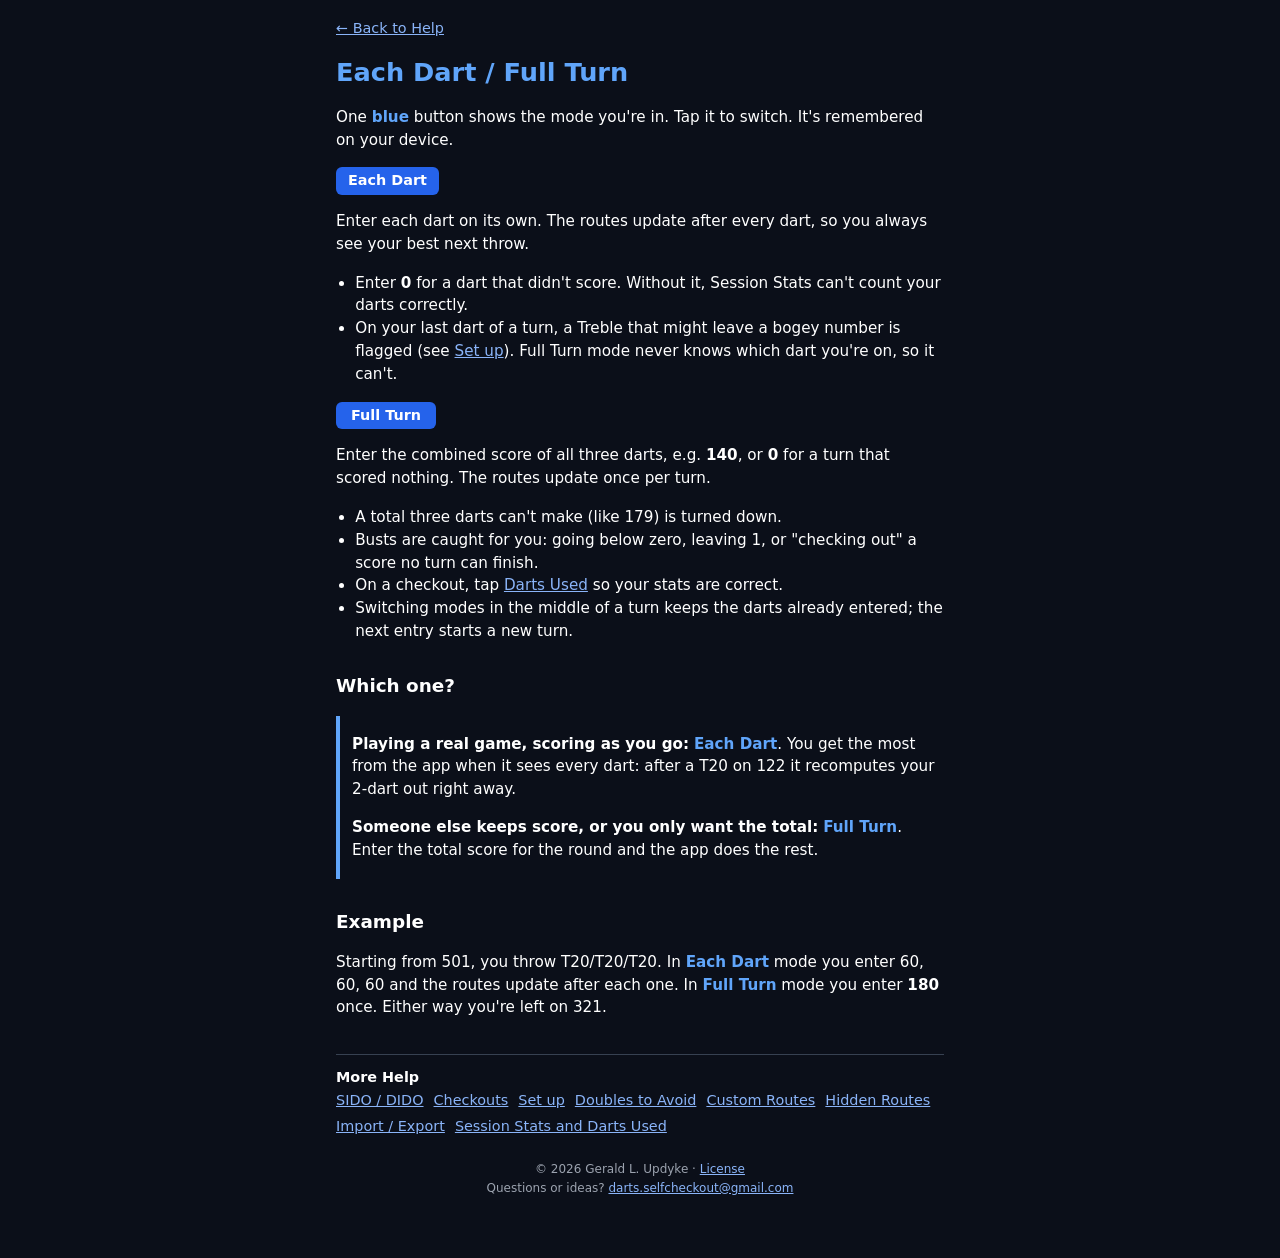
==== help/each-dart-full-turn.html @ ddca145a "Deploy 2026-10-21 16:39" ====
<!doctype html>
<html lang="en">
<head>
<meta charset="utf-8">
<meta name="viewport" content="width=device-width, initial-scale=1">
<title>Each Dart / Full Turn · Self Checkout Help</title>
<link rel="stylesheet" href="help.css">
<script src="help.js"></script>
</head>
<body>
<main>
<a class="back" href="../?help">← Back to Help</a>
<h1>Each Dart / Full Turn</h1>

<p>One <span class="blue">blue</span> button shows the mode you're in. Tap it to switch. It's remembered on your device.</p>
<p><span class="btn" style="min-width:100px">Each Dart</span></p>
<p>Enter each dart on its own. The routes update after every dart, so you always see your best next throw.</p>
<ul>
<li>Enter <strong>0</strong> for a dart that didn't score. Without it, Session Stats can't count your darts correctly.</li>
<li>On your last dart of a turn, a Treble that might leave a bogey number is flagged (see <a href="set-up.html">Set up</a>). Full Turn mode never knows which dart you're on, so it can't.</li>
</ul>
<p><span class="btn" style="min-width:100px">Full Turn</span></p>
<p>Enter the combined score of all three darts, e.g. <strong>140</strong>, or <strong>0</strong> for a turn that scored nothing. The routes update once per turn.</p>
<ul>
<li>A total three darts can't make (like 179) is turned down.</li>
<li>Busts are caught for you: going below zero, leaving 1, or "checking out" a score no turn can finish.</li>
<li>On a checkout, tap <a href="session-stats.html#darts-used">Darts Used</a> so your stats are correct.</li>
<li>Switching modes in the middle of a turn keeps the darts already entered; the next entry starts a new turn.</li>
</ul>
<h2>Which one?</h2>
<div class="why"><p><strong>Playing a real game, scoring as you go:</strong> <span class="blue">Each Dart</span>. You get the most from the app when it sees every dart: after a T20 on 122 it recomputes your 2-dart out right away.</p>
<p><strong>Someone else keeps score, or you only want the total:</strong> <span class="blue">Full Turn</span>. Enter the total score for the round and the app does the rest.</p></div>
<h2>Example</h2>
<p>Starting from 501, you throw T20/T20/T20. In <span class="blue">Each Dart</span> mode you enter 60, 60, 60 and the routes update after each one. In <span class="blue">Full Turn</span> mode you enter <strong>180</strong> once. Either way you're left on 321.</p>

<div class="more"><strong>More Help</strong><br><a href="sido-dido.html">SIDO / DIDO</a><a href="checkouts.html">Checkouts</a><a href="set-up.html">Set up</a><a href="doubles-to-avoid.html">Doubles to Avoid</a><a href="custom-routes.html">Custom Routes</a><a href="hidden-routes.html">Hidden Routes</a><a href="import-export.html">Import / Export</a><a href="session-stats.html">Session Stats and Darts Used</a></div>
<p class="foot">© 2026 Gerald L. Updyke · <a href="license.txt">License</a><br>Questions or ideas? <a href="mailto:darts.selfcheckout@gmail.com">darts.selfcheckout@gmail.com</a></p>
</main>
</body>
</html>
---- help/help.css ----
/* Self Checkout's Help detail pages: static, one stylesheet. Same blues and amber as the app. */
:root { --bg:#fff; --fg:#111827; --muted:#6b7280; --blue:#2563eb; --link:#1a5fb4; --amber:#d97706; --line:#d1d5db; --box:#f3f4f6; --btn:#2563eb; }
:root.dark { --bg:#0b0f19; --fg:#fff; --muted:#9ca3af; --blue:#60a5fa; --link:#8ab4f8; --amber:#fbbf24; --line:#374151; --box:#161c2b; --btn:#2563eb; }
* { box-sizing:border-box; }
body { margin:0; background:var(--bg); color:var(--fg); font:16px/1.5 system-ui,-apple-system,"Segoe UI",Roboto,sans-serif; }
main { max-width:40rem; margin:0 auto; padding:16px 16px 48px; }
a { color:var(--link); }
.back { display:inline-block; margin-bottom:8px; font-size:.9rem; }
h1 { font-size:1.6rem; margin:.2em 0 .6em; color:var(--blue); }
h2 { font-size:1.15rem; margin:1.6em 0 .4em; }
p, li { font-size:.95rem; }
ul { padding-left:1.2em; }
.blue { color:var(--blue); font-weight:600; }
.amber { color:var(--amber); font-weight:600; }
.why { border-left:4px solid var(--blue); padding:.1em 0 .1em 12px; margin:1em 0; }
/* A picture of the app's routes box, with the rows as the app shows them */
.ex { background:var(--box); border:1px solid var(--line); border-radius:8px; padding:10px 14px; margin:12px 0; font-family:ui-monospace,Menlo,Consolas,monospace; font-size:1rem; font-weight:600; }
.ex .cap { display:block; font:600 .8rem system-ui,sans-serif; color:var(--muted); margin-bottom:4px; }
.ex .h { display:block; font:600 1.05rem system-ui,sans-serif; color:var(--blue); margin-top:6px; }
.ex .h.u { text-decoration:underline; text-underline-offset:4px; }
.ex .b { color:var(--blue); }
.ex .a { color:var(--amber); }
.ex .note { display:block; font:400 .8rem system-ui,sans-serif; color:var(--muted); }
.btn { display:inline-block; min-width:64px; padding:3px 12px; border-radius:6px; background:var(--btn); color:#fff; font-weight:700; font-size:.9rem; text-align:center; }
.more { margin-top:2.4em; border-top:1px solid var(--line); padding-top:12px; font-size:.9rem; }
.more a { display:inline-block; margin:2px 10px 2px 0; }
/* The app's round gray icon buttons (clipboard, Settings), as a picture inline */
.ic { display:inline-flex; align-items:center; justify-content:center; width:28px; height:28px; border:2px solid #9ca3af; border-radius:50%; vertical-align:middle; color:#4b5563; }
:root.dark .ic { color:#d1d5db; }
.foot { margin-top:20px; font-size:.75rem; line-height:1.6; text-align:center; color:var(--muted); }
/* Heading icons, as Help shows them next to Doubles to Avoid, Custom Routes and Hidden Routes */
h1 .hi { vertical-align:-3px; margin-right:8px; }
h1 .hi.ban { color:#dc2626; }
h1 .hi.star { color:var(--fg); }
h1 .hi.eye { color:#6b7280; }
:root.dark h1 .hi.ban { color:#ef4444; }
:root.dark h1 .hi.eye { color:#9ca3af; }
h1 .hi.target { color:var(--fg); }
h1 .hi.check { color:#16a34a; }
:root.dark h1 .hi.check { color:#22c55e; }

/* Color themes (Settings > Theme), set by help.js as <html data-theme>: same colors as the app's (src/index.css) */
html[data-theme="red"] { --bg:hsl(0 30% 97%); --fg:hsl(0, 10%, 12%); --muted:hsl(0, 10%, 47%); --blue:hsl(0, 48%, 45%); --link:hsl(0, 48%, 37%); --btn:hsl(0, 48%, 45%); --line:hsl(0, 10%, 84%); --box:hsl(0 24% 94%); }
html[data-theme="red"].dark { --bg:hsl(0 14% 7%); --fg:#fff; --muted:hsl(0, 10%, 65%); --blue:hsl(0, 48%, 64%); --link:hsl(0, 48%, 75%); --btn:hsl(0, 48%, 54%); --line:hsl(0, 10%, 28%); --box:hsl(0 10% 15%); }
html[data-theme="tan"] { --bg:hsl(38 38% 88%); --fg:hsl(36, 16%, 12%); --muted:hsl(36, 16%, 47%); --blue:hsl(36, 48%, 45%); --link:hsl(36, 48%, 37%); --btn:hsl(36, 48%, 45%); --line:hsl(36, 16%, 84%); --box:hsl(38 30% 82%); }
html[data-theme="tan"].dark { --bg:hsl(36 16% 9%); --fg:#fff; --muted:hsl(36, 16%, 65%); --blue:hsl(36, 48%, 64%); --link:hsl(36, 48%, 75%); --btn:hsl(36, 48%, 54%); --line:hsl(36, 16%, 28%); --box:hsl(36 11% 17%); }
html[data-theme="purple"] { --bg:hsl(270 40% 97%); --fg:hsl(270, 12%, 12%); --muted:hsl(270, 12%, 47%); --blue:hsl(270, 48%, 32%); --link:hsl(270, 48%, 37%); --btn:hsl(270, 48%, 32%); --line:hsl(270, 12%, 84%); --box:hsl(270 30% 94%); }
html[data-theme="purple"].dark { --bg:hsl(270 18% 8%); --fg:#fff; --muted:hsl(270, 12%, 65%); --blue:hsl(270, 48%, 72%); --link:hsl(270, 48%, 75%); --btn:hsl(270, 48%, 32%); --line:hsl(270, 12%, 28%); --box:hsl(270 12% 16%); }
html[data-theme="pink"] { --bg:hsl(330 55% 96%); --fg:hsl(330, 12%, 12%); --muted:hsl(330, 12%, 47%); --blue:hsl(330, 48%, 45%); --link:hsl(330, 48%, 37%); --btn:hsl(330, 48%, 45%); --line:hsl(330, 12%, 84%); --box:hsl(330 40% 92%); }
html[data-theme="pink"].dark { --bg:hsl(330 16% 8%); --fg:#fff; --muted:hsl(330, 12%, 65%); --blue:hsl(330, 48%, 64%); --link:hsl(330, 48%, 75%); --btn:hsl(330, 48%, 54%); --line:hsl(330, 12%, 28%); --box:hsl(330 11% 16%); }
html[data-theme="green"] { --bg:hsl(125 25% 94%); --fg:hsl(125, 10%, 12%); --muted:hsl(125, 10%, 47%); --blue:hsl(125, 55%, 22%); --link:hsl(125, 55%, 17%); --btn:hsl(125, 55%, 22%); --line:hsl(125, 10%, 84%); --box:hsl(125 20% 90%); }
html[data-theme="green"].dark { --bg:hsl(125 18% 6%); --fg:#fff; --muted:hsl(125, 10%, 65%); --blue:hsl(125, 55%, 52%); --link:hsl(125, 55%, 62%); --btn:hsl(125, 55%, 22%); --line:hsl(125, 10%, 28%); --box:hsl(125 12% 14%); }
html[data-theme="slate"] { --bg:hsl(215 20% 95%); --fg:hsl(215, 14%, 12%); --muted:hsl(215, 14%, 47%); --blue:hsl(215, 22%, 45%); --link:hsl(215, 22%, 37%); --btn:hsl(215, 22%, 45%); --line:hsl(215, 14%, 84%); --box:hsl(215 18% 90%); }
html[data-theme="slate"].dark { --bg:hsl(215 16% 9%); --fg:#fff; --muted:hsl(215, 14%, 65%); --blue:hsl(215, 22%, 64%); --link:hsl(215, 22%, 75%); --btn:hsl(215, 22%, 54%); --line:hsl(215, 14%, 28%); --box:hsl(215 12% 17%); }
html[data-theme="seafoam"] { --bg:hsl(155 45% 94%); --fg:hsl(155, 12%, 12%); --muted:hsl(155, 12%, 47%); --blue:hsl(155, 48%, 33%); --link:hsl(155, 48%, 27%); --btn:hsl(155, 48%, 33%); --line:hsl(155, 12%, 84%); --box:hsl(155 35% 89%); }
html[data-theme="seafoam"].dark { --bg:hsl(155 18% 7%); --fg:#fff; --muted:hsl(155, 12%, 65%); --blue:hsl(155, 48%, 64%); --link:hsl(155, 48%, 74%); --btn:hsl(155, 48%, 42%); --line:hsl(155, 12%, 28%); --box:hsl(155 11% 15%); }
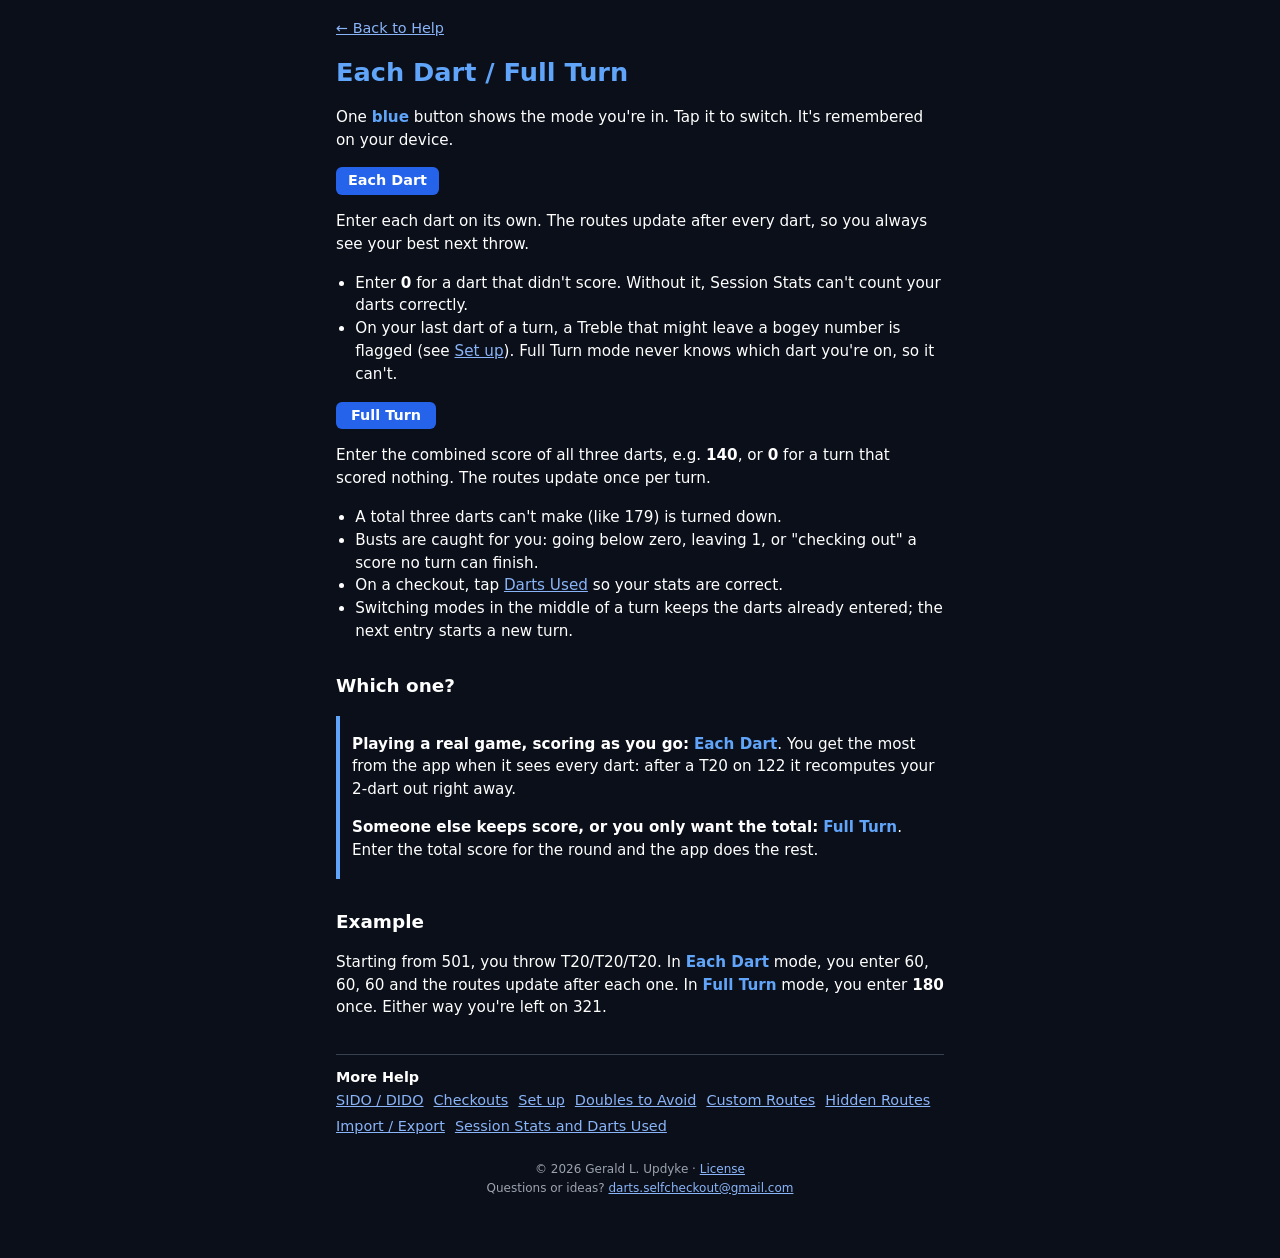
==== commit b7410d15: "Deploy 2026-10-28 10:22" ====
--- a/help/each-dart-full-turn.html
+++ b/help/each-dart-full-turn.html
@@ -31,7 +31,7 @@
 <div class="why"><p><strong>Playing a real game, scoring as you go:</strong> <span class="blue">Each Dart</span>. You get the most from the app when it sees every dart: after a T20 on 122 it recomputes your 2-dart out right away.</p>
 <p><strong>Someone else keeps score, or you only want the total:</strong> <span class="blue">Full Turn</span>. Enter the total score for the round and the app does the rest.</p></div>
 <h2>Example</h2>
-<p>Starting from 501, you throw T20/T20/T20. In <span class="blue">Each Dart</span> mode you enter 60, 60, 60 and the routes update after each one. In <span class="blue">Full Turn</span> mode you enter <strong>180</strong> once. Either way you're left on 321.</p>
+<p>Starting from 501, you throw T20/T20/T20. In <span class="blue">Each Dart</span> mode, you enter 60, 60, 60 and the routes update after each one. In <span class="blue">Full Turn</span> mode, you enter <strong>180</strong> once. Either way you're left on 321.</p>
 
 <div class="more"><strong>More Help</strong><br><a href="sido-dido.html">SIDO / DIDO</a><a href="checkouts.html">Checkouts</a><a href="set-up.html">Set up</a><a href="doubles-to-avoid.html">Doubles to Avoid</a><a href="custom-routes.html">Custom Routes</a><a href="hidden-routes.html">Hidden Routes</a><a href="import-export.html">Import / Export</a><a href="session-stats.html">Session Stats and Darts Used</a></div>
 <p class="foot">© 2026 Gerald L. Updyke · <a href="license.txt">License</a><br>Questions or ideas? <a href="mailto:darts.selfcheckout@gmail.com">darts.selfcheckout@gmail.com</a></p>
